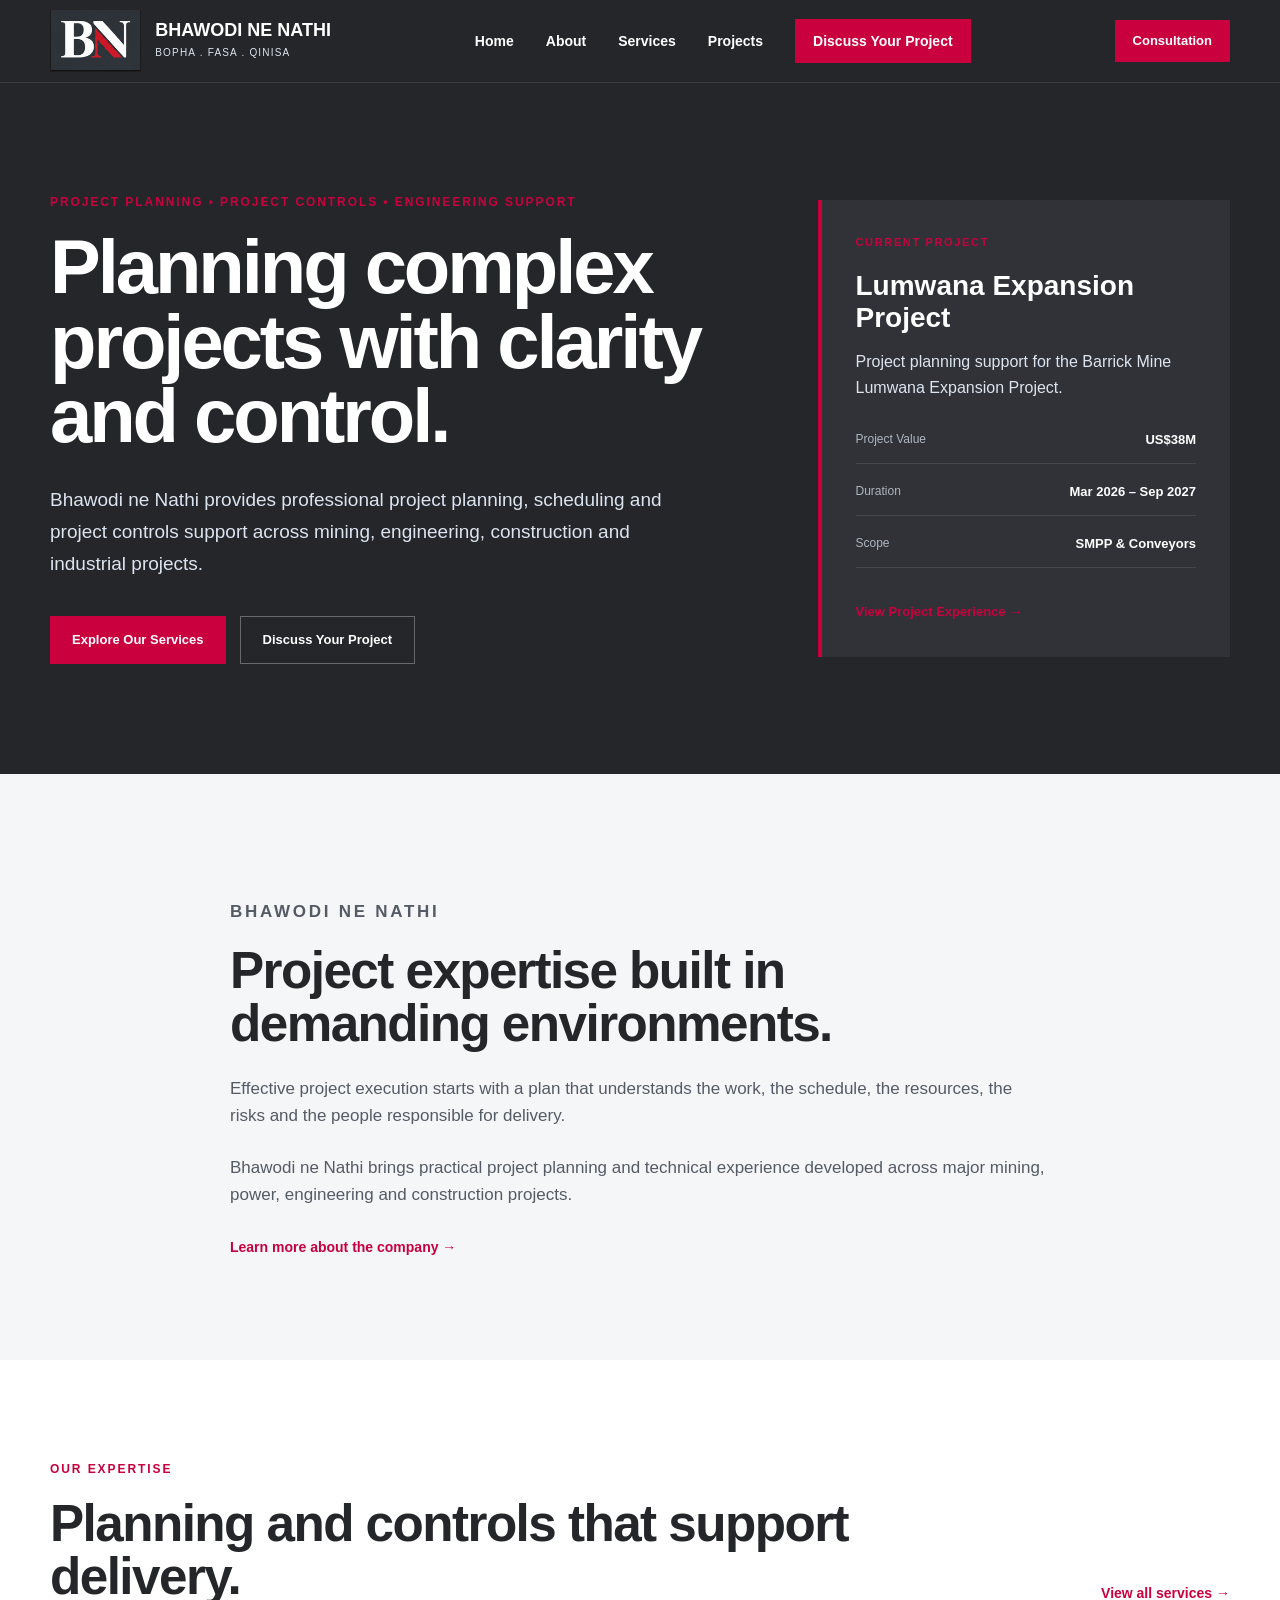
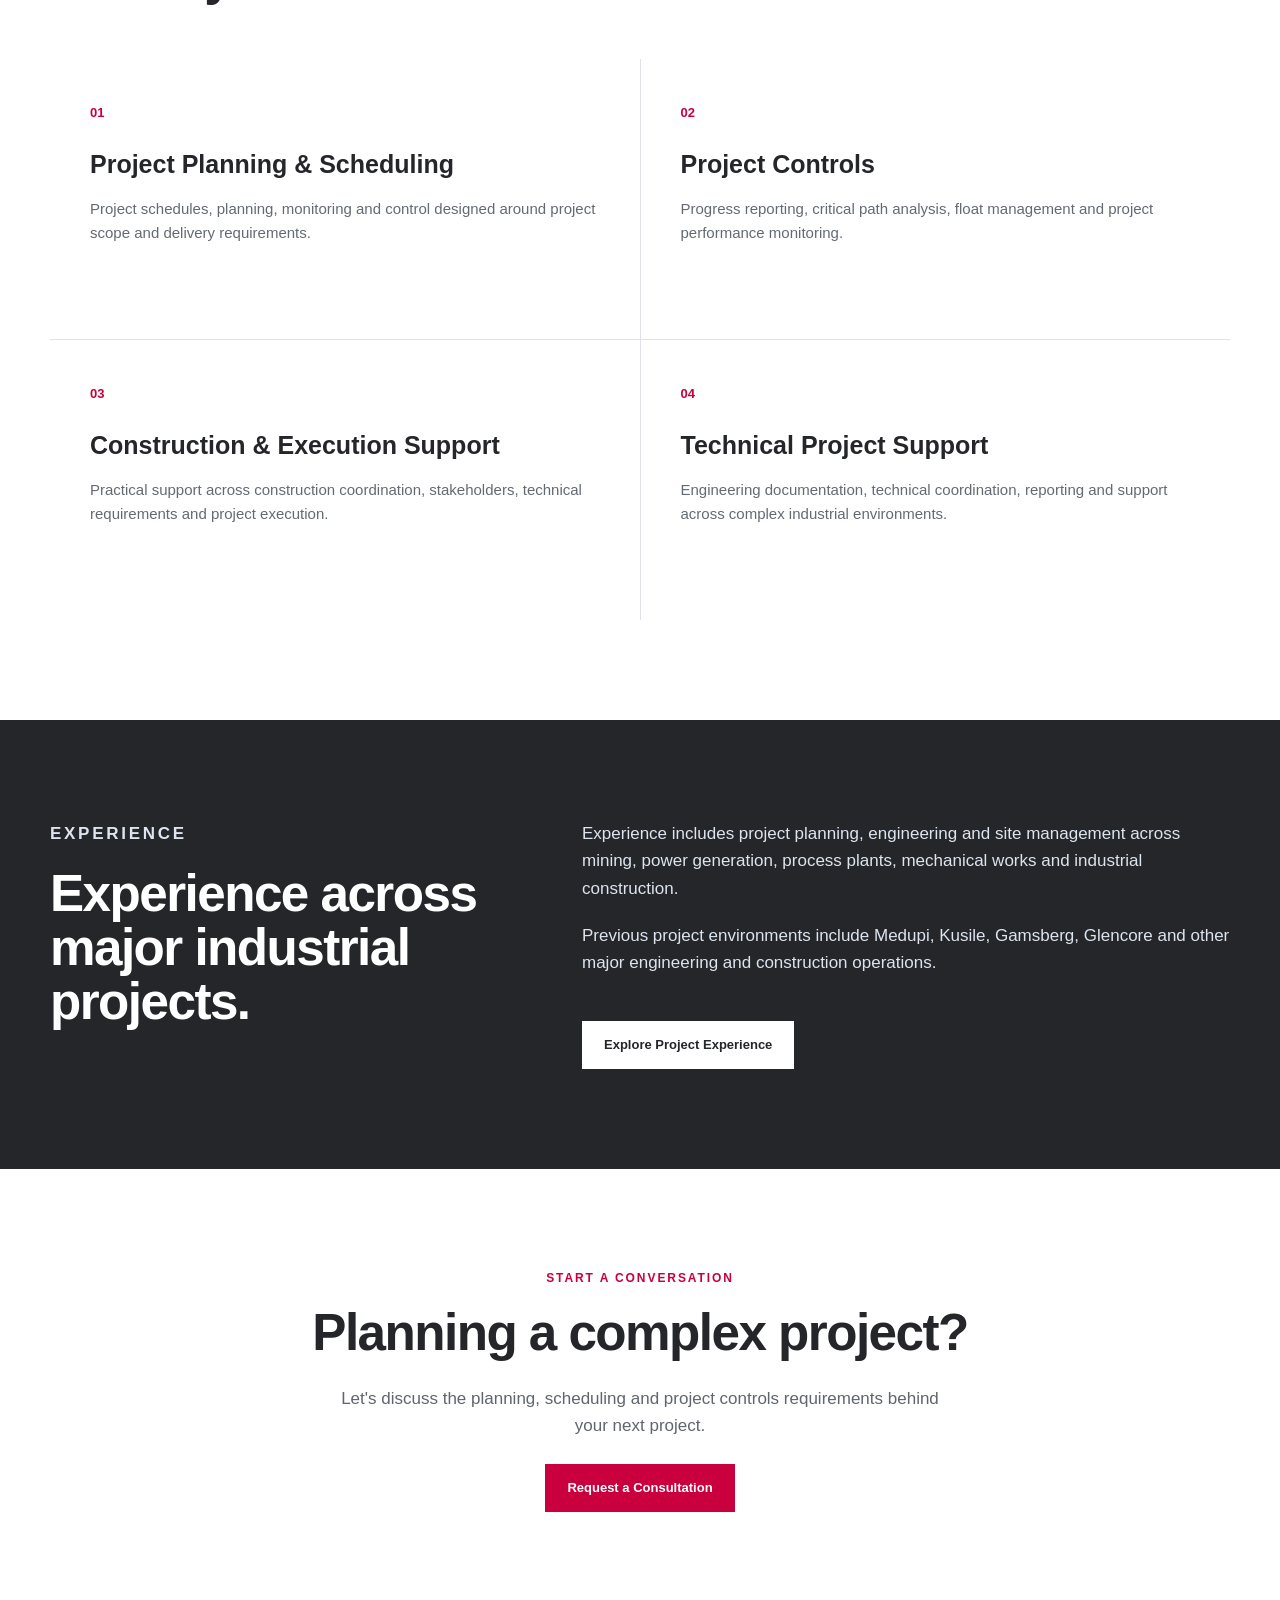
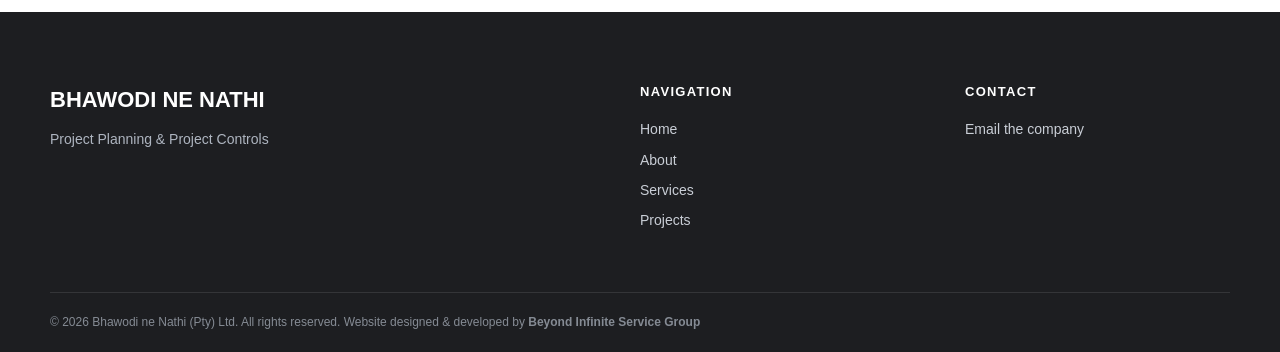
==== index.html @ 31f7c79e "Corrected spelling error." ====
<!DOCTYPE html>
<html lang="en">
<head>
    <meta charset="UTF-8">

    <meta
        name="viewport"
        content="width=device-width, initial-scale=1.0"
    >
    <link
        rel="icon"
        type="image/svg+xml"
        href="./favicon/logo.svg"
    >

    <title>Bhawodi ne Nathi | Project Planning & Project Controls</title>

    <meta
        name="description"
        content="Bhawodi ne Nathi provides project planning, scheduling, project controls and technical project support for mining, engineering and industrial construction projects."
    >

    <link rel="stylesheet" href="assets/css/style.css">
</head>

<body>

    <!-- =========================
         HEADER
    ========================== -->

    <header class="site-header">

        <div class="container nav-container">

            <a href="./" class="brand">
                <span class="brand-mark">
                    <img 
                        src="./assets/images/branding/logo.png" 
                        alt="Bhawodi ne Nathi" 
                        class="navbar-logo">
                </span>

                <span class="brand-text">
                    <strong>BHAWODI NE NATHI</strong>
                    <small>Bopha . Fasa . Qinisa</small>
                </span>
            </a>

            <button
                class="mobile-menu-toggle"
                type="button"
                aria-label="Open navigation"
                aria-expanded="false"
            >
                <span></span>
                <span></span>
                <span></span>
            </button>

            <nav class="main-nav" aria-label="Main navigation">

                <a href="./">Home</a>

                <a href="./about/">About</a>

                <a href="./services/">Services</a>

                <a href="./projects/">Projects</a>

                <a
                    href="./consultation/"
                    class="nav-cta"
                >
                    Discuss Your Project
                </a>

            </nav>

            <a href="#consultation" class="nav-cta">
                Consultation
            </a>

        </div>

    </header>


    <main>

        <!-- =========================
             HERO
        ========================== -->

        <section class="hero">

            <div class="container hero-grid">

                <div class="hero-content">

                    <p class="eyebrow">
                        PROJECT PLANNING • PROJECT CONTROLS • ENGINEERING SUPPORT
                    </p>

                    <h1>
                        Planning complex projects
                        with clarity and control.
                    </h1>

                    <p class="hero-text">
                        Bhawodi ne Nathi provides professional project
                        planning, scheduling and project controls support
                        across mining, engineering, construction and
                        industrial projects.
                    </p>

                    <div class="hero-actions">

                        <a
                            href="/services/"
                            class="button button-primary"
                        >
                            Explore Our Services
                        </a>

                        <a
                            href="#consultation"
                            class="button button-secondary"
                        >
                            Discuss Your Project
                        </a>

                    </div>

                </div>


                <!-- Current project feature -->

                <aside class="project-highlight">

                    <span class="project-label">
                        CURRENT PROJECT
                    </span>

                    <h2>
                        Lumwana Expansion Project
                    </h2>

                    <p>
                        Project planning support for the
                        Barrick Mine Lumwana Expansion Project.
                    </p>

                    <div class="project-meta">

                        <div>
                            <span>Project Value</span>
                            <strong>US$38M</strong>
                        </div>

                        <div>
                            <span>Duration</span>
                            <strong>Mar 2026 – Sep 2027</strong>
                        </div>

                        <div>
                            <span>Scope</span>
                            <strong>SMPP & Conveyors</strong>
                        </div>

                    </div>

                    <a href="/projects/">
                        View Project Experience →
                    </a>

                </aside>

            </div>

        </section>


        <!-- =========================
             INTRODUCTION
        ========================== -->

        <section class="section section-light">

            <div class="container narrow">

                <p class="eyebrow">
                    BHAWODI NE NATHI
                </p>

                <h2>
                    Project expertise built in
                    demanding environments.
                </h2>

                <p>
                    Effective project execution starts with a plan that
                    understands the work, the schedule, the resources,
                    the risks and the people responsible for delivery.
                </p>

                <p>
                    Bhawodi ne Nathi brings practical project planning
                    and technical experience developed across major
                    mining, power, engineering and construction projects.
                </p>

                <a href="./about/" class="text-link">
                    Learn more about the company →
                </a>

            </div>

        </section>


        <!-- =========================
             SERVICES
        ========================== -->

        <section class="section">

            <div class="container">

                <div class="section-heading">

                    <div>
                        <p class="eyebrow">
                            OUR EXPERTISE
                        </p>

                        <h2>
                            Planning and controls
                            that support delivery.
                        </h2>
                    </div>

                    <a
                        href="./services/"
                        class="text-link"
                    >
                        View all services →
                    </a>

                </div>


                <div class="service-grid">

                    <article class="service-card">

                        <span class="service-number">
                            01
                        </span>

                        <h3>
                            Project Planning &
                            Scheduling
                        </h3>

                        <p>
                            Project schedules, planning,
                            monitoring and control designed
                            around project scope and delivery
                            requirements.
                        </p>

                    </article>


                    <article class="service-card">

                        <span class="service-number">
                            02
                        </span>

                        <h3>
                            Project Controls
                        </h3>

                        <p>
                            Progress reporting, critical path
                            analysis, float management and
                            project performance monitoring.
                        </p>

                    </article>


                    <article class="service-card">

                        <span class="service-number">
                            03
                        </span>

                        <h3>
                            Construction &
                            Execution Support
                        </h3>

                        <p>
                            Practical support across construction
                            coordination, stakeholders, technical
                            requirements and project execution.
                        </p>

                    </article>


                    <article class="service-card">

                        <span class="service-number">
                            04
                        </span>

                        <h3>
                            Technical Project Support
                        </h3>

                        <p>
                            Engineering documentation, technical
                            coordination, reporting and support
                            across complex industrial environments.
                        </p>

                    </article>

                </div>

            </div>

        </section>


        <!-- =========================
             EXPERIENCE
        ========================== -->

        <section class="section section-dark">

            <div class="container">

                <div class="experience-grid">

                    <div>

                        <p class="eyebrow">
                            EXPERIENCE
                        </p>

                        <h2>
                            Experience across
                            major industrial projects.
                        </h2>

                    </div>

                    <div>

                        <p>
                            Experience includes project planning,
                            engineering and site management across
                            mining, power generation, process plants,
                            mechanical works and industrial construction.
                        </p>

                        <p>
                            Previous project environments include
                            Medupi, Kusile, Gamsberg, Glencore and
                            other major engineering and construction
                            operations.
                        </p>

                        <a
                            href="./projects/"
                            class="button button-light"
                        >
                            Explore Project Experience
                        </a>

                    </div>

                </div>

            </div>

        </section>


        <!-- =========================
             CONSULTATION CTA
        ========================== -->

        <section
            class="section consultation"
            id="consultation"
        >

            <div class="container consultation-inner">

                <p class="eyebrow">
                    START A CONVERSATION
                </p>

                <h2>
                    Planning a complex project?
                </h2>

                <p>
                    Let's discuss the planning, scheduling and
                    project controls requirements behind your
                    next project.
                </p>

                <a
                    href="mailto:info@bhawodinenathi.co.za"
                    class="button button-primary"
                >
                    Request a Consultation
                </a>

            </div>

        </section>

    </main>


    <!-- =========================
         FOOTER
    ========================== -->

    <footer class="site-footer">

        <div class="container footer-grid">

            <div>

                <div class="footer-brand">
                    BHAWODI NE NATHI
                </div>

                <p>
                    Project Planning & Project Controls
                </p>

            </div>

            <div>

                <h3>
                    Navigation
                </h3>

                <a href="./">Home</a>
                <a href="./about/">About</a>
                <a href="./services/">Services</a>
                <a href="./projects/">Projects</a>

            </div>

            <div>

                <h3>
                    Contact
                </h3>

                <a href="mailto:info@bhawodinenathi.co.za">
                    Email the company
                </a>

            </div>

        </div>

        <div class="container footer-bottom">

            <p>
                © 2026 Bhawodi ne Nathi (Pty) Ltd. All rights reserved.
                Website designed & developed by <a href="https://www.bisg.co.za/" target="_blank" rel="noopener noreferrer"><strong>Beyond Infinite Service Group</strong></a>
            </p>

        </div>

    </footer>

<script src="./assets/js/main.js"></script>
</body>
</html>
---- assets/css/style.css ----
/* =========================================
   RESET
========================================= */

* {
    margin: 0;
    padding: 0;
    box-sizing: border-box;
}

html {
    scroll-behavior: smooth;
}

body {
    font-family: Arial, Helvetica, sans-serif;
    line-height: 1.6;
    color: #25262a;
    background: #ffffff;
}

img {
    max-width: 100%;
    display: block;
}

a {
    color: inherit;
    text-decoration: none;
}


/* =========================================
   BRAND
========================================= */

:root {
    --charcoal: #25262a;
    --charcoal-light: #303238;
    --light-grey: #dce4f0;
    --white: #ffffff;
    --red: #c9003d;

    --container: 1180px;
}


/* =========================================
   GLOBAL
========================================= */

.container {
    width: min(
        calc(100% - 40px),
        var(--container)
    );

    margin-inline: auto;
}

.narrow {
    max-width: 820px;
}

.section {
    padding: 100px 0;
}

.section-light {
    background: #f5f6f8;
}

.section-dark {
    background: var(--charcoal);
    color: var(--white);
}


/* =========================================
   HEADER
========================================= */

.site-header {
    background: var(--charcoal);
    color: var(--white);
    border-bottom: 1px solid rgba(255, 255, 255, 0.1);
}

.nav-container {
    min-height: 82px;

    display: flex;
    align-items: center;
    justify-content: space-between;

    gap: 40px;
}

.brand {
    display: flex;
    align-items: center;
    gap: 14px;
}

.brand-logo {
    width: 42px;
    height: 42px;

    display: grid;
    place-items: center;

    font-weight: 800;
    font-size: 15px;
}

.navbar-logo {
    height: 62px;
    width: auto;
    object-fit: contain;
    display: block;
}


.brand-text {
    display: flex;
    flex-direction: column;
}

.brand-text strong {
    font-size: 18px;
    line-height: 1.1;
}

.brand-text small {
    margin-top: 4px;

    color: var(--light-grey);

    font-size: 10px;
    letter-spacing: 0.12em;
    text-transform: uppercase;
}

.main-nav {
    display: flex;
    align-items: center;
    gap: 32px;
}

.main-nav a {
    font-size: 14px;
    font-weight: 600;
}

.main-nav a:hover {
    color: var(--red);
}

.nav-cta {
    padding: 11px 18px;

    background: var(--red);
    color: var(--white);

    font-size: 13px;
    font-weight: 700;
}


/* =========================================
   HERO
========================================= */

.hero {
    background: var(--charcoal);
    color: var(--white);

    padding: 110px 0;
}

.hero-grid {
    display: grid;
    grid-template-columns: 1.25fr 0.75fr;

    gap: 80px;

    align-items: center;
}

.eyebrow {
    margin-bottom: 18px;

    color: var(--red);

    font-size: 12px;
    font-weight: 800;

    letter-spacing: 0.16em;
    text-transform: uppercase;
}

.hero h1 {
    max-width: 780px;

    font-size: clamp(44px, 6vw, 76px);
    line-height: 0.98;

    letter-spacing: -0.04em;
}

.hero-text {
    max-width: 650px;

    margin-top: 30px;

    color: var(--light-grey);

    font-size: 19px;
    line-height: 1.7;
}

.hero-actions {
    display: flex;
    flex-wrap: wrap;

    gap: 14px;

    margin-top: 36px;
}


/* =========================================
   BUTTONS
========================================= */

.button {
    display: inline-flex;

    align-items: center;
    justify-content: center;

    min-height: 48px;

    padding: 0 22px;

    font-size: 13px;
    font-weight: 800;

    transition:
        transform 0.2s ease,
        background 0.2s ease;
}

.button:hover {
    transform: translateY(-2px);
}

.button-primary {
    background: var(--red);
    color: var(--white);
}

.button-secondary {
    border: 1px solid rgba(255, 255, 255, 0.3);
    color: var(--white);
}

.button-light {
    margin-top: 25px;

    background: var(--white);
    color: var(--charcoal);
}


/* =========================================
   PROJECT FEATURE
========================================= */

.project-highlight {
    padding: 34px;

    background: #303238;

    border-left: 4px solid var(--red);
}

.project-label {
    display: block;

    margin-bottom: 18px;

    color: var(--red);

    font-size: 11px;
    font-weight: 800;

    letter-spacing: 0.15em;
}

.project-highlight h2 {
    font-size: 28px;
    line-height: 1.15;
}

.project-highlight p {
    margin-top: 15px;

    color: var(--light-grey);
}

.project-meta {
    margin: 30px 0;

    display: grid;
    gap: 18px;
}

.project-meta div {
    display: flex;
    justify-content: space-between;

    gap: 20px;

    padding-bottom: 12px;

    border-bottom: 1px solid rgba(255, 255, 255, 0.1);
}

.project-meta span {
    color: #aeb5c0;

    font-size: 12px;
}

.project-meta strong {
    font-size: 13px;
}

.project-highlight > a {
    color: var(--red);

    font-size: 13px;
    font-weight: 800;
}


/* =========================================
   HEADINGS
========================================= */

.section h2 {
    max-width: 800px;

    font-size: clamp(34px, 4vw, 54px);
    line-height: 1.05;

    letter-spacing: -0.03em;
}

.section-light p {
    margin-top: 24px;

    color: #555b65;

    font-size: 17px;
}

.text-link {
    display: inline-block;

    margin-top: 28px;

    color: var(--red);

    font-size: 14px;
    font-weight: 800;
}


/* =========================================
   SECTION HEADING
========================================= */

.section-heading {
    display: flex;

    justify-content: space-between;
    align-items: end;

    gap: 40px;

    margin-bottom: 55px;
}


/* =========================================
   SERVICES
========================================= */

.service-grid {
    display: grid;

    grid-template-columns: repeat(2, 1fr);

    gap: 1px;

    background: #dfe2e7;
}

.service-card {
    min-height: 280px;

    padding: 40px;

    background: var(--white);
}

.service-number {
    color: var(--red);

    font-size: 13px;
    font-weight: 800;
}

.service-card h3 {
    margin-top: 25px;

    font-size: 25px;
    line-height: 1.15;
}

.service-card p {
    margin-top: 18px;

    color: #646a73;

    font-size: 15px;
}


/* =========================================
   EXPERIENCE
========================================= */

.experience-grid {
    display: grid;

    grid-template-columns: 0.8fr 1.2fr;

    gap: 100px;
}

.experience-grid p {
    margin-bottom: 20px;

    color: var(--light-grey);

    font-size: 17px;
}


/* =========================================
   CONSULTATION
========================================= */

.consultation {
    text-align: center;
}

.consultation-inner {
    max-width: 750px;
}

.consultation h2 {
    margin-inline: auto;
}

.consultation p:not(.eyebrow) {
    max-width: 620px;

    margin: 25px auto;

    color: #60656e;

    font-size: 17px;
}


/* =========================================
   FOOTER
========================================= */

.site-footer {
    padding-top: 70px;

    background: #1d1e21;
    color: var(--white);
}

.footer-grid {
    display: grid;

    grid-template-columns: 2fr 1fr 1fr;

    gap: 60px;
}

.footer-brand {
    font-size: 22px;
    font-weight: 800;
}

.footer-grid p {
    margin-top: 10px;

    color: #aeb5c0;

    font-size: 14px;
}

.footer-grid h3 {
    margin-bottom: 15px;

    font-size: 13px;
    text-transform: uppercase;
    letter-spacing: 0.1em;
}

.footer-grid a {
    display: block;

    margin-top: 8px;

    color: #c9ced6;

    font-size: 14px;
}

.footer-grid a:hover {
    color: var(--red);
}

.footer-bottom {
    margin-top: 60px;

    padding: 20px 0;

    border-top: 1px solid rgba(255, 255, 255, 0.1);
}

.footer-bottom p {
    color: #858b94;

    font-size: 12px;
}


/* =========================================
   RESPONSIVE
========================================= */

@media (max-width: 900px) {

    .main-nav {
        display: none;
    }

    .hero-grid,
    .experience-grid {
        grid-template-columns: 1fr;
    }

    .hero {
        padding: 80px 0;
    }

    .hero-grid {
        gap: 50px;
    }

    .experience-grid {
        gap: 40px;
    }

    .footer-grid {
        grid-template-columns: 1fr 1fr;
    }
}


@media (max-width: 600px) {

    .container {
        width: min(
            calc(100% - 28px),
            var(--container)
        );
    }

    .section {
        padding: 70px 0;
    }

    .nav-container {
        min-height: 70px;
    }

    .brand-text small {
        display: none;
    }

    .nav-cta {
        display: none;
    }

    .hero h1 {
        font-size: 45px;
    }

    .hero-text {
        font-size: 17px;
    }

    .hero-actions {
        flex-direction: column;
    }

    .button {
        width: 100%;
    }

    .project-highlight {
        padding: 25px;
    }

    .project-meta div {
        flex-direction: column;
        gap: 4px;
    }

    .section-heading {
        flex-direction: column;
        align-items: start;
    }

    .service-grid {
        grid-template-columns: 1fr;
    }

    .service-card {
        min-height: auto;
    }

    .footer-grid {
        grid-template-columns: 1fr;
    }
}
/* =========================================
   INNER PAGE HERO
========================================= */

.page-hero {
    padding: 90px 0;
}

.page-hero h1 {
    max-width: 850px;
}


/* =========================================
   ABOUT
========================================= */

.about-grid {
    display: grid;

    grid-template-columns: 0.8fr 1.2fr;

    gap: 100px;
}

.about-copy p {
    margin-bottom: 24px;

    color: #555b65;

    font-size: 17px;
}


/* =========================================
   PRINCIPAL
========================================= */

.principal-grid {
    display: grid;

    grid-template-columns: 0.65fr 1.35fr;

    gap: 80px;
}
.principal-logo {
    width: 42px;
    height: 42px;

    display: grid;
    place-items: center;

    font-weight: 800;
    font-size: 15px;
}

.principal-initials {
    width: 90px;
    height: 90px;

    display: grid;
    place-items: center;

    margin-bottom: 25px;

    background: var(--charcoal);
    color: var(--white);

    font-size: 24px;
    font-weight: 800;

    border-bottom: 5px solid var(--red);
}

.principal-intro h3 {
    font-size: 28px;
}

.principal-intro p {
    margin-top: 8px;

    color: #666c75;
}

.principal-content p {
    margin-bottom: 24px;

    color: #555b65;

    font-size: 17px;
}


/* =========================================
   CREDENTIALS
========================================= */

.credential-grid {
    display: grid;

    grid-template-columns: repeat(4, 1fr);

    gap: 1px;

    margin-top: 55px;

    background: #dfe2e7;
}

.credential-card {
    min-height: 260px;

    padding: 32px;

    background: var(--white);
}

.credential-card > span {
    color: var(--red);

    font-size: 13px;
    font-weight: 800;
}

.credential-card h3 {
    margin-top: 30px;

    font-size: 21px;
    line-height: 1.2;
}

.credential-card p {
    margin-top: 15px;

    color: #666c75;

    font-size: 14px;
}


/* =========================================
   SERVICE LIST
========================================= */

.service-list {
    display: flex;
    flex-direction: column;

    gap: 1px;

    background: #dfe2e7;
}

.service-detail {
    display: grid;

    grid-template-columns: 100px 1fr;

    gap: 50px;

    padding: 55px;

    background: var(--white);
}

.service-detail-number {
    color: var(--red);

    font-size: 20px;
    font-weight: 800;
}

.service-detail h2 {
    max-width: 700px;

    font-size: clamp(30px, 4vw, 46px);
}

.service-detail > div > p:not(.eyebrow) {
    max-width: 750px;

    margin-top: 20px;

    color: #60656e;

    font-size: 16px;
}

.service-detail ul {
    display: grid;

    grid-template-columns: repeat(2, 1fr);

    gap: 10px 40px;

    max-width: 800px;

    margin-top: 28px;

    padding-left: 18px;

    color: #555b65;

    font-size: 14px;
}


/* =========================================
   TOOLS
========================================= */

.tool-grid {
    display: grid;

    grid-template-columns: repeat(2, 1fr);

    gap: 1px;

    margin-top: 50px;

    background: #dfe2e7;
}

.tool-item {
    display: flex;
    flex-direction: column;

    padding: 30px;

    background: var(--white);
}

.tool-item strong {
    font-size: 18px;
}

.tool-item span {
    margin-top: 6px;

    color: #666c75;

    font-size: 14px;
}


/* =========================================
   FEATURED PROJECT
========================================= */

.featured-project {
    display: grid;

    grid-template-columns: 1.2fr 0.8fr;

    margin-top: 35px;

    background: var(--charcoal);

    color: var(--white);
}

.featured-project-main {
    padding: 55px;
}

.featured-project-side {
    padding: 55px;

    background: #303238;

    border-left: 4px solid var(--red);
}

.project-status {
    display: inline-block;

    margin-bottom: 25px;

    color: var(--red);

    font-size: 11px;
    font-weight: 800;

    letter-spacing: 0.14em;
}

.featured-project h2 {
    max-width: 700px;

    font-size: clamp(36px, 5vw, 60px);
    line-height: 1.02;
}

.featured-project-description {
    max-width: 700px;

    margin-top: 25px;

    color: var(--light-grey);

    font-size: 17px;
}

.project-scope {
    display: grid;

    grid-template-columns: repeat(2, 1fr);

    gap: 20px;

    margin-top: 45px;
}

.project-scope div {
    padding-top: 15px;

    border-top: 1px solid rgba(255, 255, 255, 0.15);
}

.project-scope span {
    display: block;

    color: #aeb5c0;

    font-size: 11px;
    text-transform: uppercase;
    letter-spacing: 0.08em;
}

.project-scope strong {
    display: block;

    margin-top: 7px;

    font-size: 14px;
}

.featured-project-side p:not(.eyebrow) {
    margin-bottom: 22px;

    color: var(--light-grey);

    font-size: 15px;
}


/* =========================================
   PROJECT CARDS
========================================= */

.project-list {
    display: grid;

    grid-template-columns: repeat(2, 1fr);

    gap: 1px;

    background: #dfe2e7;
}

.project-card {
    min-height: 370px;

    padding: 38px;

    background: var(--white);
}

.project-card-header {
    display: flex;

    justify-content: space-between;

    gap: 20px;

    color: var(--red);

    font-size: 11px;
    font-weight: 800;

    text-transform: uppercase;
    letter-spacing: 0.08em;
}

.project-card h3 {
    margin-top: 30px;

    font-size: 27px;
    line-height: 1.1;
}

.project-client {
    margin-top: 10px;

    color: #777d86;

    font-size: 12px;
    font-weight: 700;
}

.project-card > p:not(.project-client) {
    margin-top: 20px;

    color: #60656e;

    font-size: 15px;
}

.project-role {
    display: inline-block;

    margin-top: 25px;

    padding: 7px 10px;

    background: #f0f1f3;

    color: #555b65;

    font-size: 11px;
    font-weight: 800;
}


/* =========================================
   RESPONSIVE INNER PAGES
========================================= */

@media (max-width: 900px) {

    .about-grid,
    .principal-grid,
    .featured-project {
        grid-template-columns: 1fr;
    }

    .about-grid,
    .principal-grid {
        gap: 45px;
    }

    .credential-grid {
        grid-template-columns: repeat(2, 1fr);
    }

    .featured-project-side {
        border-left: 0;
        border-top: 4px solid var(--red);
    }

    .project-list {
        grid-template-columns: 1fr;
    }

    .service-detail {
        grid-template-columns: 60px 1fr;

        gap: 25px;

        padding: 40px 30px;
    }
}


@media (max-width: 600px) {

    .page-hero {
        padding: 70px 0;
    }

    .credential-grid,
    .tool-grid {
        grid-template-columns: 1fr;
    }

    .service-detail {
        grid-template-columns: 1fr;

        gap: 10px;

        padding: 35px 25px;
    }

    .service-detail ul {
        grid-template-columns: 1fr;
    }

    .featured-project-main,
    .featured-project-side {
        padding: 30px 25px;
    }

    .project-scope {
        grid-template-columns: 1fr;
    }

    .project-card {
        min-height: auto;

        padding: 30px 25px;
    }
}
/* =========================================
   CONSULTATION PAGE
========================================= */

.consultation-grid {
    display: grid;
    grid-template-columns: .8fr 1.2fr;
    gap: 100px;
    align-items: start;
}

.consultation-intro h2 {
    max-width: 600px;
}

.consultation-intro > p:not(.eyebrow) {
    max-width: 600px;
    margin-top: 25px;
    color: #555b65;
    font-size: 17px;
}

.consultation-points {
    display: grid;
    gap: 1px;
    margin-top: 45px;
    background: #dfe2e7;
}

.consultation-points div {
    padding: 24px;
    background: #fff;
}

.consultation-points strong {
    display: block;
    font-size: 15px;
}

.consultation-points span {
    display: block;
    margin-top: 6px;
    color: #666c75;
    font-size: 13px;
}


/* FORM */

.form-wrapper {
    padding: 45px;
    background: #fff;
    border-top: 4px solid var(--red);
}

.consultation-form {
    display: flex;
    flex-direction: column;
    gap: 22px;
}

.form-row {
    display: grid;
    grid-template-columns: repeat(2, 1fr);
    gap: 20px;
}

.form-group {
    display: flex;
    flex-direction: column;
}

.form-group label {
    margin-bottom: 8px;
    color: var(--charcoal);
    font-size: 12px;
    font-weight: 800;
    letter-spacing: .04em;
}

.form-group input,
.form-group select,
.form-group textarea {
    width: 100%;
    padding: 14px 15px;
    border: 1px solid #d5d9df;
    background: #fafafa;
    color: var(--charcoal);
    font-family: inherit;
    font-size: 14px;
    outline: none;
    transition:
        border-color .2s ease,
        background .2s ease;
}

.form-group textarea {
    resize: vertical;
    min-height: 160px;
}

.form-group input:focus,
.form-group select:focus,
.form-group textarea:focus {
    border-color: var(--charcoal);
    background: #fff;
}

.form-group.has-error input,
.form-group.has-error select,
.form-group.has-error textarea {
    border-color: var(--red);
}

.form-error {
    display: none;
    margin-top: 6px;
    color: var(--red);
    font-size: 11px;
}

.form-group.has-error .form-error {
    display: block;
}

.form-submit {
    width: fit-content;
    border: 0;
    cursor: pointer;
}

.form-status {
    display: none;
    padding: 15px;
    font-size: 13px;
}

.form-status.success {
    display: block;
    background: #eef6f0;
    color: #315c3b;
}

.form-status.error {
    display: block;
    background: #fbecef;
    color: #8c1839;
}


/* MOBILE */

@media(max-width:900px) {

    .consultation-grid {
        grid-template-columns: 1fr;
        gap: 50px;
    }

}

@media(max-width:600px) {

    .form-wrapper {
        padding: 30px 22px;
    }

    .form-row {
        grid-template-columns: 1fr;
    }

    .form-submit {
        width: 100%;
    }

}

/* =========================================
   MOBILE NAVIGATION
========================================= */

.mobile-menu-toggle {
    display: none;
    width: 42px;
    height: 42px;
    padding: 9px;
    border: 1px solid rgba(255,255,255,.2);
    background: transparent;
    cursor: pointer;
}

.mobile-menu-toggle span {
    display: block;
    height: 2px;
    margin: 5px 0;
    background: var(--white);
    transition: transform .2s ease, opacity .2s ease;
}

.main-nav a.active {
    color: var(--red);
}


/* =========================================
   SCROLL REVEAL
========================================= */

.reveal {
    opacity: 0;
    transform: translateY(20px);
    transition:
        opacity .6s ease,
        transform .6s ease;
}

.reveal.is-visible {
    opacity: 1;
    transform: translateY(0);
}


@media(max-width:900px) {

    .mobile-menu-toggle {
        display: block;
    }

    .main-nav {
        position: absolute;
        top: 82px;
        left: 0;
        right: 0;

        display: flex;
        flex-direction: column;
        align-items: stretch;
        gap: 0;

        padding: 15px 20px 25px;

        background: var(--charcoal);

        border-top: 1px solid rgba(255,255,255,.1);

        opacity: 0;
        visibility: hidden;
        transform: translateY(-10px);

        transition:
            opacity .2s ease,
            transform .2s ease,
            visibility .2s ease;

        z-index: 100;
    }

    .main-nav.is-open {
        opacity: 1;
        visibility: visible;
        transform: translateY(0);
    }

    .main-nav a {
        padding: 15px 5px;
    }

    .main-nav .nav-cta {
        margin-top: 10px;
        text-align: center;
    }

}


@media(max-width:600px) {

    .main-nav {
        top: 70px;
    }

}
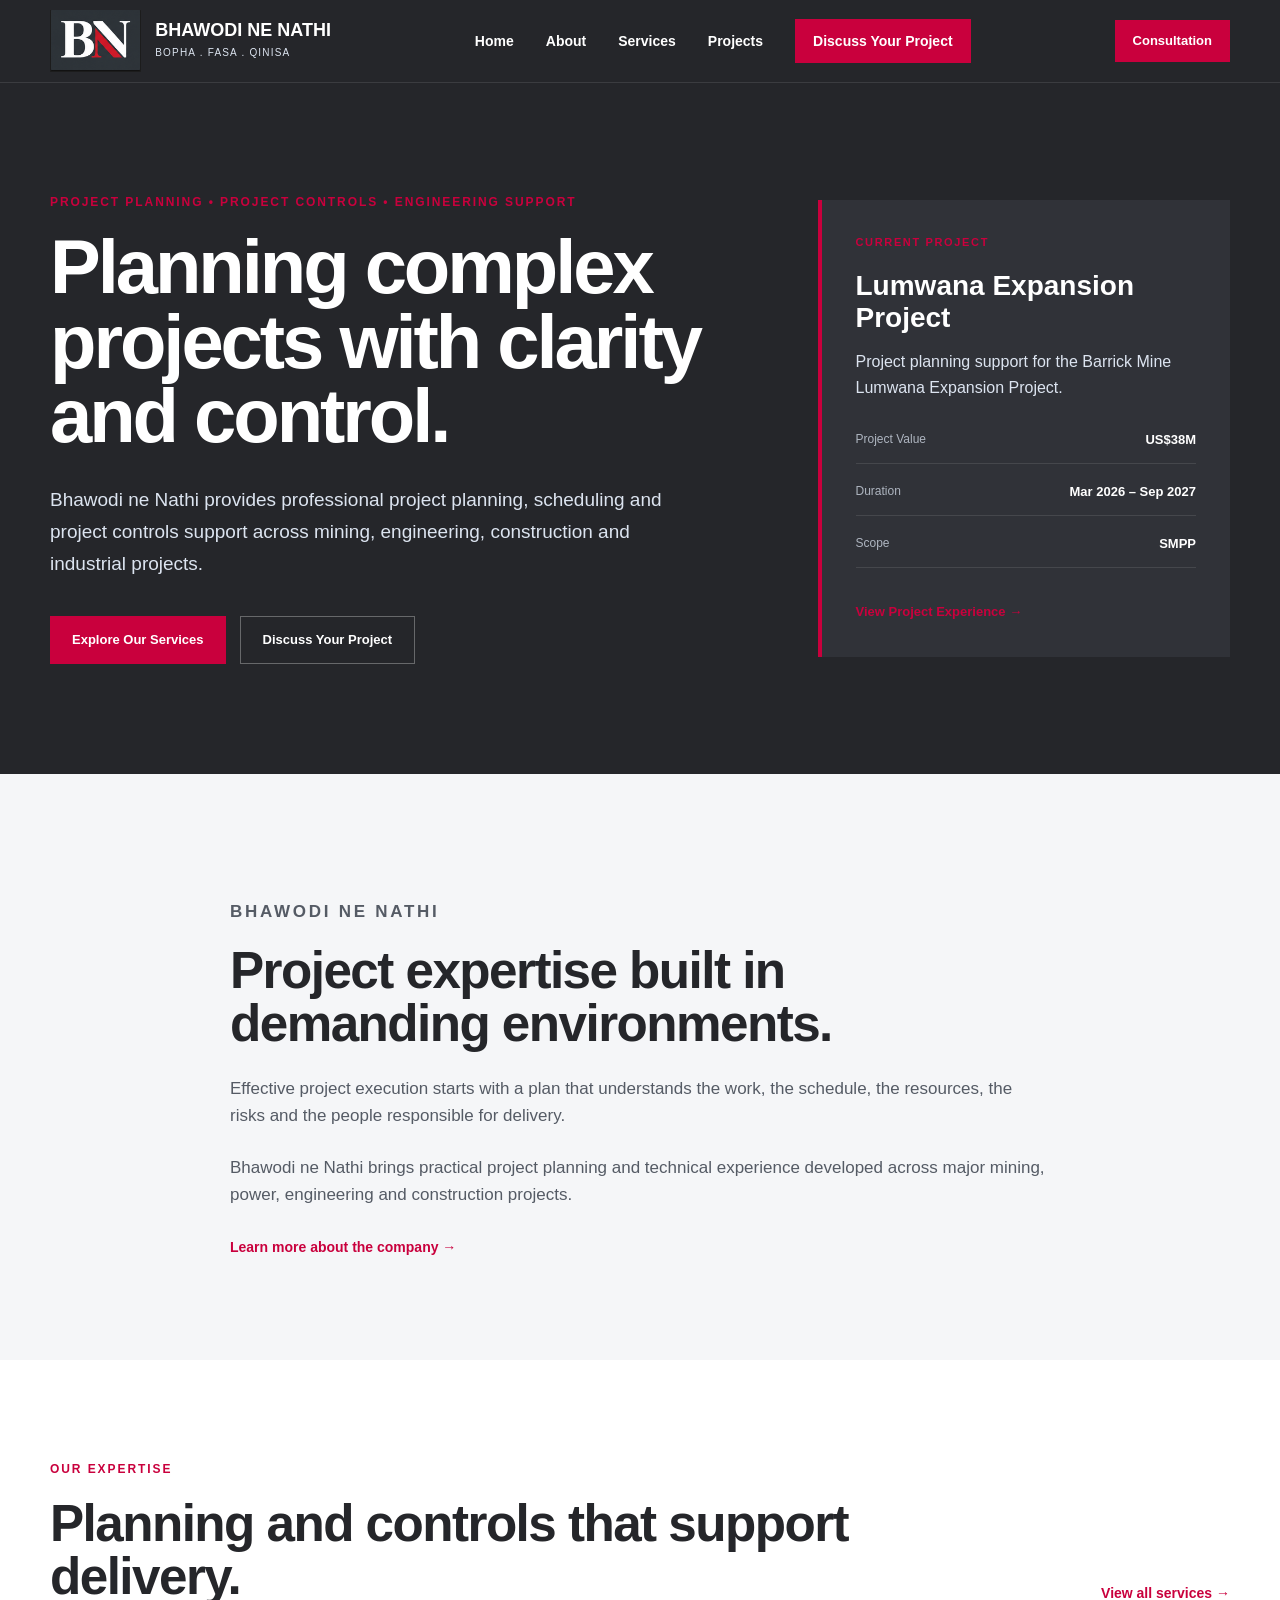
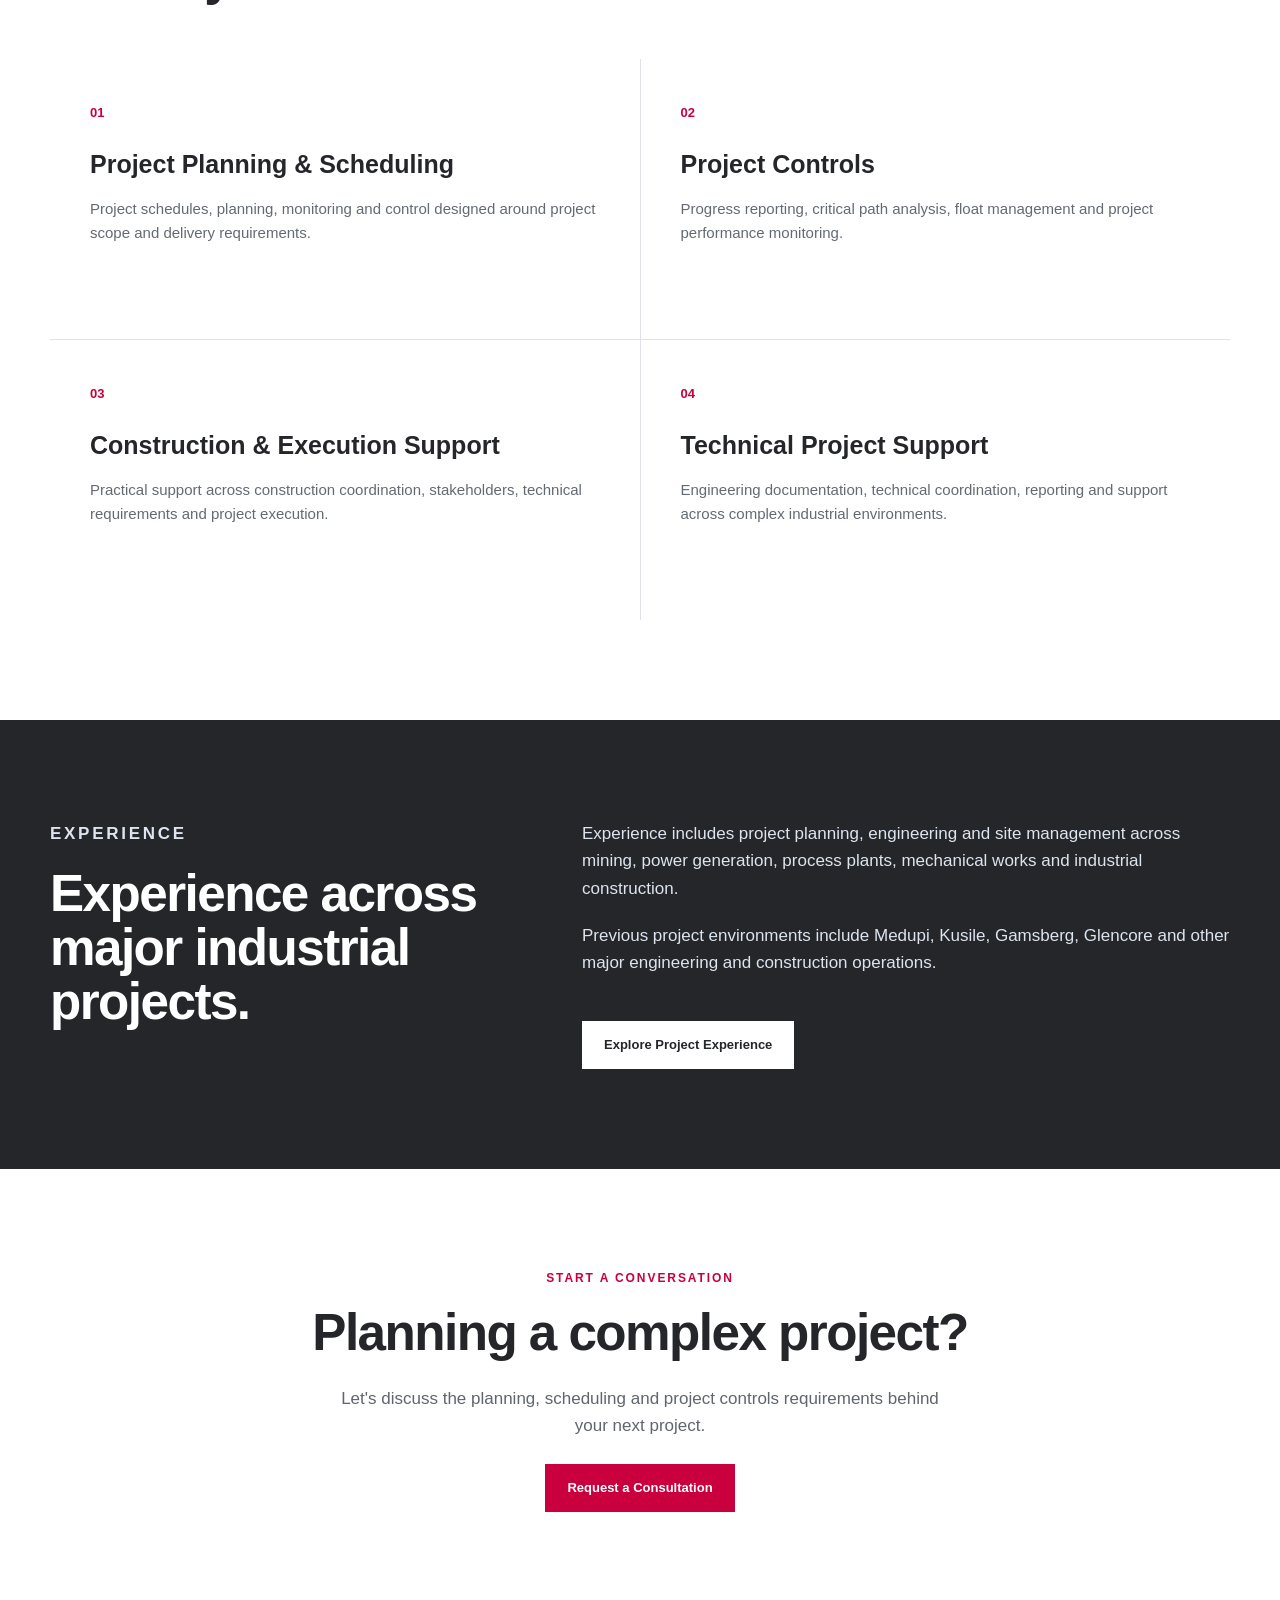
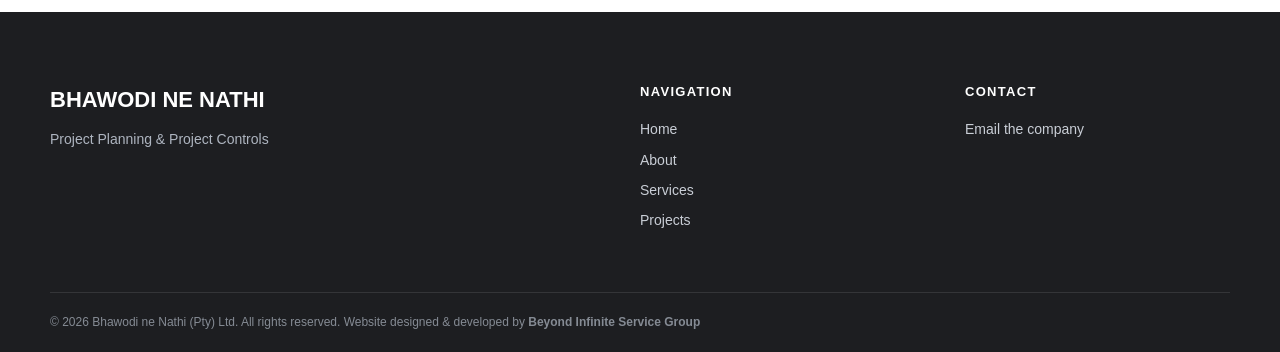
==== commit ba8250f1: "Current project scope update" ====
--- a/index.html
+++ b/index.html
@@ -166,7 +166,7 @@
 
                         <div>
                             <span>Scope</span>
-                            <strong>SMPP & Conveyors</strong>
+                            <strong>SMPP</strong>
                         </div>
 
                     </div>
